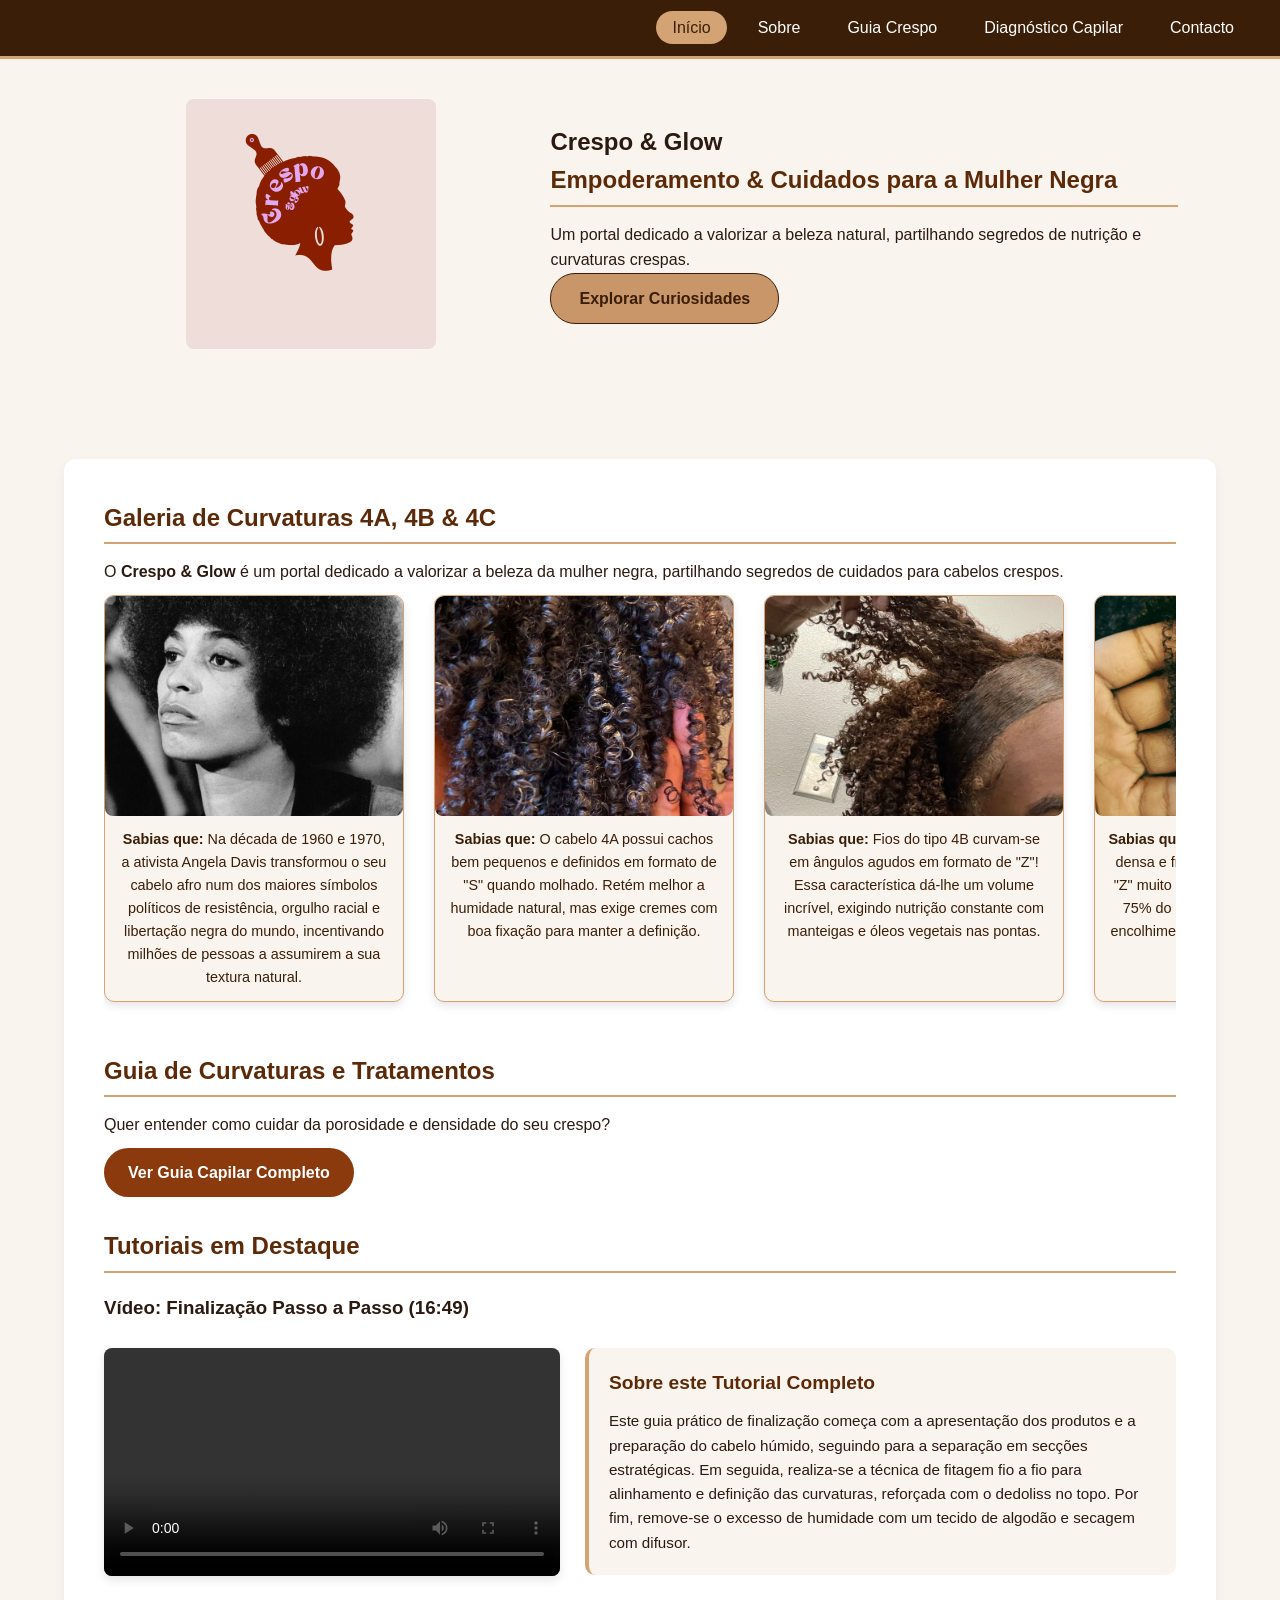
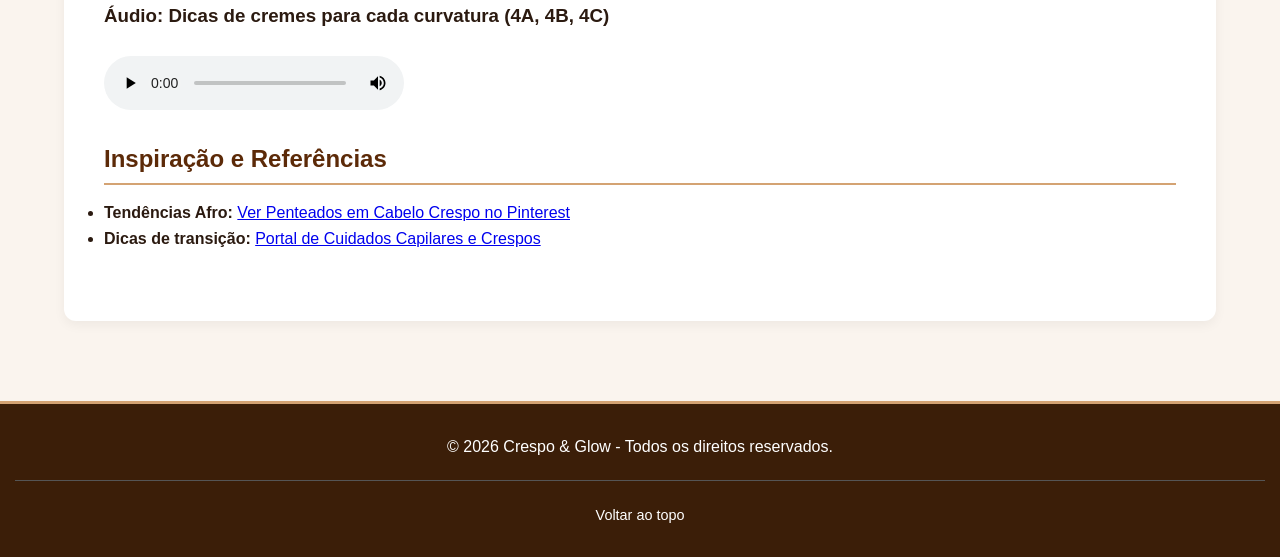
==== index.html @ a6e13885 "first commit" ====
<!DOCTYPE html>
<html lang="pt-BR">
<head>
    <meta charset="UTF-8">
    <meta name="viewport" content="width=device-width, initial-scale=1.0">
    <title>Crespo & Glow - Início</title>
    <link rel="stylesheet" href="Style/afro.css">
   
</head>
<body>
    <header id="topo">
        <nav aria-label="Navegação Principal">
            <ul>
                <li><a href="index.html" class="ativo">Início</a></li>
                <li><a href="sobre_nos.html">Sobre</a></li>
                <li><a href="guia_crespo.html">Guia Crespo</a></li>
                <li><a href="diagnostico-capilar.html">Diagnóstico Capilar</a></li>
                <li><a href="fale_connosco.html">Contacto</a></li>
            </ul>
        </nav>
    </header>
    <section class="hero-container">
        <div class="hero-logo-lado-esquerdo">
            <img src="Imagens/1.png" alt="Logotipo Oficial Crespo e Glow" class="logo-grande">
        </div>

        <div class="hero-info-lado-direito">
            <h1>Crespo & Glow</h1>
            <h2>Empoderamento & Cuidados para a Mulher Negra</h2>
            <p>Um portal dedicado a valorizar a beleza natural, partilhando segredos de nutrição e curvaturas crespas.</p>
            <a href="#carrossel" class="btn-explorar">Explorar Curiosidades</a>
        </div>
    </section>
    <main>
   <section id="carrossel" aria-label="Galeria de Curvaturas e Histórias">
            <h2>Galeria de Curvaturas 4A, 4B & 4C</h2>
            <p>O <strong>Crespo & Glow</strong> é um portal dedicado a valorizar a beleza da mulher negra, partilhando segredos de cuidados para cabelos crespos.</p>
            
            <div class="carrossel-container" role="region" aria-label="Carrossel de Estilos Afro">
                <article class="carrossel-item">
                    <img src="Imagens/Angela Davis.jpeg" alt="Ativista Angela Davis com cabelo afro">
                    <p><strong>Sabias que:</strong> Na década de 1960 e 1970, a ativista Angela Davis transformou o seu cabelo afro num dos maiores símbolos políticos de resistência, orgulho racial e libertação negra do mundo, incentivando milhões de pessoas a assumirem a sua textura natural.</p>
                </article>

                <article class="carrossel-item">
                    <img src="Imagens/Cabelo_4a.jpeg" alt="Cabelo crespo tipo 4A">
                    <p><strong>Sabias que:</strong> O cabelo 4A possui cachos bem pequenos e definidos em formato de "S" quando molhado. Retém melhor a humidade natural, mas exige cremes com boa fixação para manter a definição.</p>
                </article>

                <article class="carrossel-item">
                    <img src="Imagens/Cabelo_4b.jpeg" alt="Cabelo crespo tipo 4B">
                    <p><strong>Sabias que:</strong> Fios do tipo 4B curvam-se em ângulos agudos em formato de "Z"! Essa característica dá-lhe um volume incrível, exigindo nutrição constante com manteigas e óleos vegetais nas pontas.</p>
                </article>

                <article class="carrossel-item">
                    <img src="Imagens/Curl pattern.jpeg" alt="Padrão de cachos tipo 4C"> 
                    <p><strong>Sabias que:</strong> O cabelo 4C é a textura mais densa e frágil, possuindo um padrão em "Z" muito fechado que pode encolher até 75% do seu tamanho real ao secar! O encolhimento é um sinal de elasticidade e saúde do fio.</p>
                </article>
            </div>
        </section>
        <section class="secao-guia">
            <h2>Guia de Curvaturas e Tratamentos</h2>
            <p>Quer entender como cuidar da porosidade e densidade do seu crespo?</p>
            <a href="guia_crespo.html" class="btn-afro">Ver Guia Capilar Completo</a>
        </section>
        <section class="secao-video">
            <h2>Tutoriais em Destaque</h2>
            
            <article class="conteudo-midia">
                <h3>Vídeo: Finalização Passo a Passo (16:49)</h3>
                <div class="video-container">
                    <video controls width="80%" height="auto" style="border-radius: 8px;">
                        <source src="videos/videoplayback.mp4" type="video/mp4">
                        O teu navegador não suporta a reprodução de vídeo.
                    </video>
                </div>
                <div class="descricao-video">
                    <h3>Sobre este Tutorial Completo</h3>
                    <p class="descricao-tutorial">
                        Este guia prático de finalização começa com a apresentação dos produtos e a preparação do cabelo húmido, seguindo para a separação em secções estratégicas. Em seguida, realiza-se a técnica de fitagem fio a fio para alinhamento e definição das curvaturas, reforçada com o dedoliss no topo. Por fim, remove-se o excesso de humidade com um tecido de algodão e secagem com difusor.
                    </p>
                </div>
            </article>

            <article class="conteudo-midia" style="margin-top: 25px;">
                <h3>Áudio: Dicas de cremes para cada curvatura (4A, 4B, 4C)</h3>
                <audio controls>
                    
                    <source src="Audio/audio de finalizacao.ogg" type="audio/mpeg">
                    O teu navegador não suporta o elemento de áudio.
                </audio>
            </article>
        </section>

        <!-- LINKS EXTERNOS SEGUROS -->
        <section class="secao-links">
            <h2>Inspiração e Referências</h2>
            <ul>
                <li>
                    <strong>Tendências Afro:</strong>
                    <a href="https://br.pinterest.com/search/pins/?q=penteados%20cabelo%20crespo" target="_blank" rel="noopener noreferrer">Ver Penteados em Cabelo Crespo no Pinterest</a>
                </li>
                <li>
                    <strong>Dicas de transição:</strong> 
                    <a href="https://www.todecacho.com.br" target="_blank" rel="noopener noreferrer">Portal de Cuidados Capilares e Crespos</a>
                </li>
            </ul>
        </section>
    </main>

    <!-- RODAPÉ ORGANIZADO COM A ÁREA ACADÉMICA -->
    <footer style="text-align: center; padding: 30px 15px; margin-top: 40px; background-color: #3b1e08; color: #fff;">
        <p>&copy; 2026 Crespo & Glow - Todos os direitos reservados.</p>
        
        <div class="rodape-projeto" style="margin-top: 20px; border-top: 1px solid #555; padding-top: 15px; font-size: 0.9em; color: #ddd;">
        
            <p style="margin: 8px 0;">
            
            <p><a href="#topo" style="color: #fff; text-decoration: none;">Voltar ao topo </a></p>
        </div>
    </footer>

</body>
</html>
---- Style/afro.css ----
/* ==========================================================================
   1. RESET E TIPOGRAFIA GERAL
   ========================================================================== */
* {
    margin: 0;
    padding: 0;
    box-sizing: border-box;
    font-family: 'Segoe UI', Tahoma, Geneva, Verdana, sans-serif;
}

html {
    scroll-behavior: smooth;
}

body {
    background-color: #faf4ee;
    color: #2b1a10;
    line-height: 1.6;

    /* --- REGRA PARA FIXAR O RODAPÉ SEMPRE NA BASE DO ECRÃ --- */
    display: flex;
    flex-direction: column;
    min-height: 100vh; /* Ocupa 100% da altura visível da janela */
}

/* ==========================================================================
   4. ESTRUTURA E CONTEÚDO PRINCIPAL (MAIN & TÍTULOS)
   ========================================================================== */
main {
    max-width: 1300px;
    width: 90%;
    margin: 40px auto;
    padding: 40px;
    background: #ffffff;
    border-radius: 12px;
    box-shadow: 0 4px 12px rgba(0,0,0,0.05);

    /* --- EXPANDE O CONTEÚDO PRINCIPAL PARA EMPURRAR O FOOTER --- */
    flex: 1; 
}

/* ==========================================================================
   2. CABEÇALHO E MENU DE NAVEGAÇÃO SUPERIOR (FIXO NO TOPO)
   --------------------------------------------------------------------------
   Controla a barra superior. O position: sticky faz o menu acompanhar a rolagem.
   ========================================================================== */
header {
    background-color: #3b1e08;
    padding: 15px 30px;
    display: flex;
    justify-content: space-between;
    align-items: center;
    flex-wrap: wrap;
    border-bottom: 3px solid #d4a373;

    /* --- PROPRIEDADES PARA FIXAR O MENU NO TOPO --- */
    position: sticky; /* Faz o elemento colar quando chega ao topo */
    top: 0;           /* Define que vai colar exatamente na margem superior */
    z-index: 1000;    /* Garante que o menu fique por cima das imagens e vídeos */
}

header h1 {
    color: #f3c4fb;
    font-size: 1.5rem;
}

/* Lista de Links do Menu */
nav ul {
    list-style-type: none;
    display: flex;
    gap: 15px;
}

/* Estilo dos Links individuais do Menu */
nav ul li a {
    color: #ffffff;
    text-decoration: none;
    padding: 8px 16px;
    border-radius: 20px;
    transition: all 0.3s ease;
}

/* Efeito ao passar o rato ou na página ativa */
nav ul li a:hover,
nav ul li a.ativo {
    background-color: #d4a373;
    color: #3b1e08;
}

/* ==========================================================================
   3. SECÇÃO PRINCIPAL (HERO SECTION / BANNER)
   --------------------------------------------------------------------------
   Estilos da área de destaque inicial com o logo e o título.
   ========================================================================== */
.hero-container {
    display: flex;
    align-items: center;
    justify-content: space-between;
    gap: 30px;
    padding: 40px 8%;
}

.hero-logo-lado-esquerdo {
    flex: 1;
    display: flex;
    justify-content: center;
}

.hero-info-lado-direito {
    flex: 1.5;
}

/* Tamanho e proporção do Logotipo no topo */
.logo-grande, 
.hero-logo-lado-esquerdo img {
    max-width: 250px;
    width: 100%;
    height: auto;
    display: block;
    margin: 0 auto;
}

/* Banner de imagem de fundo com texto sobreposto (opcional) */
.hero-banner {
    position: relative;
    width: 100%;
    height: 80vh;
    background-image: url('angela_davis.jpg');
    background-size: cover;
    background-position: center;
    display: flex;
    align-items: center;
    justify-content: flex-start;
}

.hero-overlay {
    background: rgba(59, 30, 8, 0.65);
    padding: 40px;
    margin-left: 50px;
    max-width: 550px;
    border-radius: 12px;
    color: #ffffff;
    border-left: 5px solid #d4a373;
}

.hero-overlay h2 {
    font-size: 2.5rem;
    margin-bottom: 15px;
    line-height: 1.2;
}

.hero-overlay p {
    font-size: 1.1rem;
    margin-bottom: 25px;
}

/* Botões da Hero */
.btn-hero {
    display: inline-block;
    background-color: #d4a373;
    color: #3b1e08;
    padding: 12px 28px;
    border-radius: 30px;
    text-decoration: none;
    font-weight: bold;
    transition: background 0.3s ease;
}

.btn-hero:hover {
    background-color: #f3c4fb;
}

.btn-explorar {
    display: inline-block;
    padding: 12px 28px;
    background-color: #c89668;
    color: #3b1e08;
    text-decoration: none;
    border-radius: 25px;
    border: 1px solid #3b1e08;
    font-weight: bold;
    cursor: pointer;
    transition: background-color 0.3s ease;
}

.btn-explorar:hover {
    background-color: #a87548;
    color: #ffffff;
}

/* ==========================================================================
   4. ESTRUTURA E CONTEÚDO PRINCIPAL (MAIN & TÍTULOS)
   --------------------------------------------------------------------------
   Caixa branca centralizada onde fica o conteúdo das páginas.
   ========================================================================== */
main {
    max-width: 1300px;
    width: 90%;
    margin: 40px auto;
    padding: 40px;
    background: #ffffff;
    border-radius: 12px;
    box-shadow: 0 4px 12px rgba(0,0,0,0.05);
}

section {
    margin-bottom: 30px;
}

/* Estilo padrão para os títulos das secções */
h2 {
    color: #5c2a08;
    border-bottom: 2px solid #d4a373;
    padding-bottom: 5px;
    margin-bottom: 15px;
}

/* Botão principal estilizado (usado nos links do site) */
.btn-afro {
    display: inline-block;
    background-color: #8b3a0e;
    color: white;
    padding: 12px 24px;
    text-decoration: none;
    border-radius: 25px;
    font-weight: bold;
    margin-top: 10px;
    transition: background 0.3s;
}

.btn-afro:hover {
    background-color: #5c2a08;
}

/* ==========================================================================
   5. CARROSSEL DE IMAGENS (GALERIA 4A, 4B, 4C)
   --------------------------------------------------------------------------
   Controlo da barra de rolagem horizontal e cartões de fotos.
   ========================================================================== */
.carrossel-container {
    display: flex;
    gap: 30px;
    overflow-x: auto;
    padding: 10px 5px 20px 5px;
    scroll-snap-type: x mandatory;
    scroll-behavior: smooth;
}

/* Personalização da barra de rolagem horizontal */
.carrossel-container::-webkit-scrollbar {
    height: 8px;
}

.carrossel-container::-webkit-scrollbar-thumb {
    background: #d4a373;
    border-radius: 10px;
}

/* Cartão individual do carrossel */
.carrossel-item {
    flex: 0 0 300px;
    scroll-snap-align: start;
    background-color: #faf4ee;
    border: 1px solid #d4a373;
    border-radius: 10px;
    overflow: hidden;
    box-shadow: 0 4px 8px rgba(0,0,0,0.1);
    transition: transform 0.3s ease;
}

.carrossel-item:hover {
    transform: translateY(-5px);
}

/* Foto dentro do carrossel */
.carrossel-item img {
    width: 100%;
    height: 220px;
    object-fit: cover;
    display: block;
}

.carrossel-item p {
    padding: 12px;
    font-size: 0.9rem;
    text-align: center;
    color: #3b1e08;
}

/* ==========================================================================
   6. MÍDIAS: VÍDEO COMPACTO E DESCRIÇÃO LADO A LADO
   --------------------------------------------------------------------------
   Controla o tamanho reduzido do vídeo e o alinhamento do texto à direita.
   ========================================================================== */
.conteudo-midia {
    display: flex;
    flex-wrap: wrap;        /* Permite que em telemóveis o texto vá para baixo do vídeo */
    align-items: center;
    gap: 25px;
    margin-top: 20px;
}

/* Garante que o título do tutorial fique no topo */
.conteudo-midia > h3 {
    width: 100%;
}

/* LADO ESQUERDO: Dimensões e tamanho do Vídeo */
.video-container {
    flex: 1;
    min-width: 280px;
    max-width: 480px;      /* ALTERA AQUI: Ajusta o tamanho máximo do leitor de vídeo */
}

.video-container video {
    width: 100% !important;
    height: auto !important;
    display: block;
    border-radius: 8px;
    box-shadow: 0 4px 10px rgba(0,0,0,0.1);
}

/* LADO DIREITO: Caixa de texto descritivo do tutorial */
.descricao-video {
    flex: 1.2;
    min-width: 280px;
    background-color: #faf4ee;
    padding: 20px;
    border-radius: 10px;
    border-left: 4px solid #d4a373;
}

.descricao-video h3 {
    color: #5c2a08;
    margin-bottom: 10px;
    font-size: 1.2rem;
}

.descricao-tutorial {
    color: #2b1a10;
    font-size: 0.95rem;
    line-height: 1.6;
}

img, iframe {
    max-width: 100%;
    border-radius: 8px;
}

/* ==========================================================================
   7. TABELAS (GUIA CRESPO)
   --------------------------------------------------------------------------
   Estilização da tabela de curvaturas e tratamentos.
   ========================================================================== */
table {
    width: 100%;
    border-collapse: collapse;
    margin-top: 15px;
}

table, th, td {
    border: 1px solid #e2d4e0;
}

th, td {
    padding: 12px;
    text-align: left;
}

th {
    background-color: #f8eaf4;
    color: #5c2a08;
}

/* ==========================================================================
   8. FORMULÁRIO E DIAGNÓSTICO CAPILAR
   --------------------------------------------------------------------------
   Campos de texto, botões, checkboxes e caixa de resultados.
   ========================================================================== */
.form-container {
    background-color: #ffffff;
    padding: 35px;
    border-radius: 12px;
    box-shadow: 0 4px 15px rgba(0,0,0,0.08);
    margin-top: 30px;
    border-top: 5px solid #3b1e08;
}

.campo-grupo {
    margin-bottom: 20px;
    display: flex;
    flex-direction: column;
}

.campo-grupo label {
    font-weight: bold;
    color: #3b1e08;
    margin-bottom: 8px;
}

.campo-grupo input[type="text"],
.campo-grupo input[type="email"],
.campo-grupo select {
    padding: 12px;
    border: 1px solid #d4a373;
    border-radius: 8px;
    font-size: 1rem;
    outline-color: #8b3a0e;
}

.campo-duplo {
    display: flex;
    gap: 20px;
}

.campo-duplo .campo-grupo {
    flex: 1;
}

/* Grelha para as seleções de opções (Checkboxes) */
.grid-checkboxes {
    display: grid;
    grid-template-columns: repeat(auto-fit, minmax(200px, 1fr));
    gap: 12px;
    background-color: #faf4ee;
    padding: 15px;
    border-radius: 8px;
}

.grid-checkboxes label {
    font-weight: normal;
    cursor: pointer;
    display: flex;
    align-items: center;
    gap: 8px;
}

/* Botões do Formulário */
.botoes-form {
    display: flex;
    gap: 15px;
    margin-top: 25px;
}

.btn-limpar {
    background-color: #e2e2e2;
    color: #333;
    border: none;
    padding: 12px 24px;
    border-radius: 25px;
    font-weight: bold;
    cursor: pointer;
}

.btn-limpar:hover {
    background-color: #ccc;
}

.mensagem-erro {
    color: #d9534f;
    font-weight: bold;
    margin-bottom: 15px;
}

/* Caixa onde aparece a solução gerada pelo Diagnóstico */
.resultado-container {
    margin-top: 30px;
    padding: 25px;
    background-color: #faf4ee;
    border-left: 6px solid #d4a373;
    border-radius: 8px;
}

.card-solucao {
    background: #ffffff;
    padding: 15px;
    margin-top: 12px;
    border-radius: 6px;
    border: 1px solid #d4a373;
}

.card-solucao h4 {
    color: #8b3a0e;
    margin-bottom: 5px;
}


/* ==========================================================================
   9. RODAPÉ (FOOTER E ÁREA ACADÉMICA)
   --------------------------------------------------------------------------
   Mesmas cores do Header: Fundo #3b1e08, Borda #d4a373 e Links #f3c4fb.
   ========================================================================== */
footer {
    text-align: center;
    padding: 30px 15px;
    background-color: #3b1e08; /* Tom castanho escuro do Header */
    color: #ffffff;            /* Texto branco para leitura clara */
    margin-top: 40px;
    border-top: 3px solid #d4a373; /* Borda dourada igual à do Header */
}

/* Caixa com a linha superior (Área Académica) */
.rodape-projeto {
    margin-top: 20px;
    border-top: 1px solid #d4a373; /* Divisória em tom dourado */
    padding-top: 15px;
    font-size: 0.9em;
    color: #ffffff;
}

/* Links do PDF e GitHub (Rosa do título do Header) */
.rodape-projeto a {
    color: #f3c4fb;
    text-decoration: underline;
}

.rodape-projeto a:hover {
    color: #d4a373; /* Efeito hover igual ao menu */
}

/* Link de "Voltar ao topo" */
footer a[href="#topo"] {
    color: #ffffff;
    text-decoration: none;
}

footer a[href="#topo"]:hover {
    color: #f3c4fb;
}
header nav {
    display: flex;
    justify-content: flex-end; /* Empurra os itens para a direita */
    align-items: center;
    width: 100%;
}
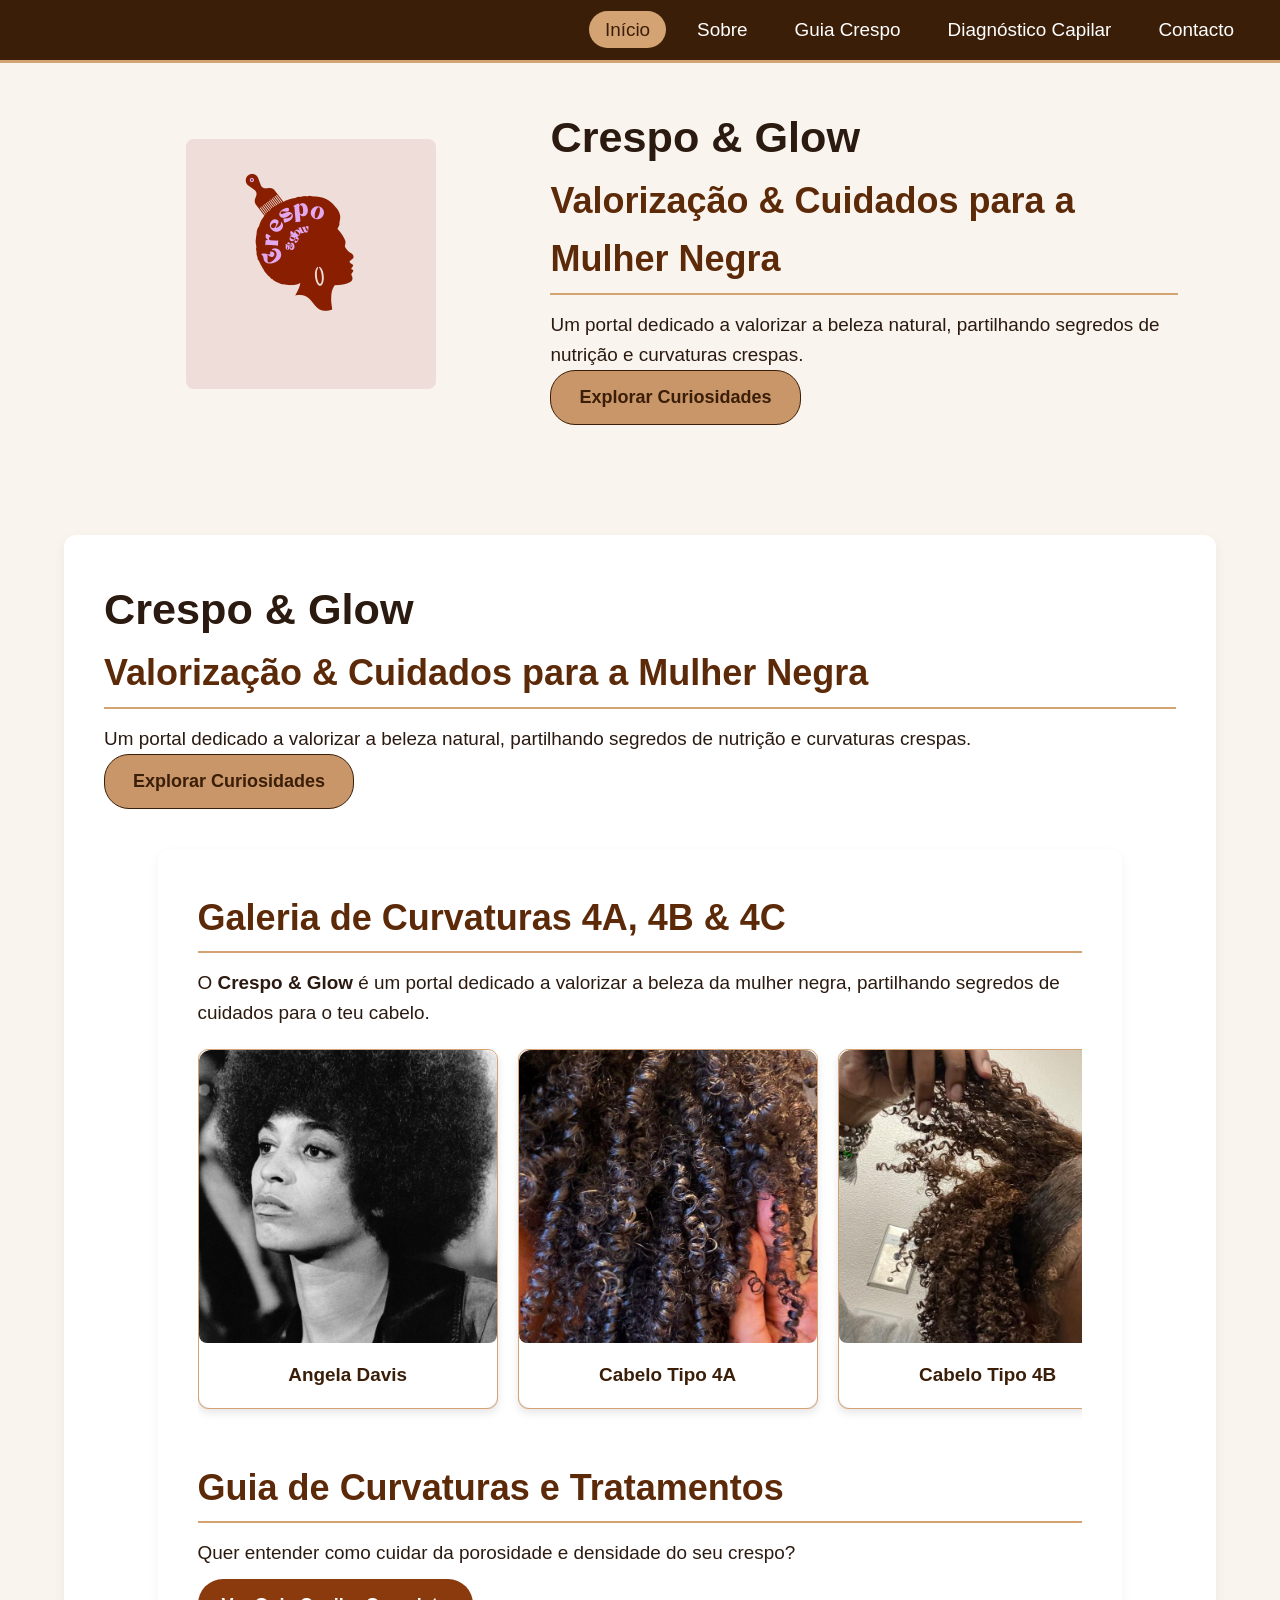
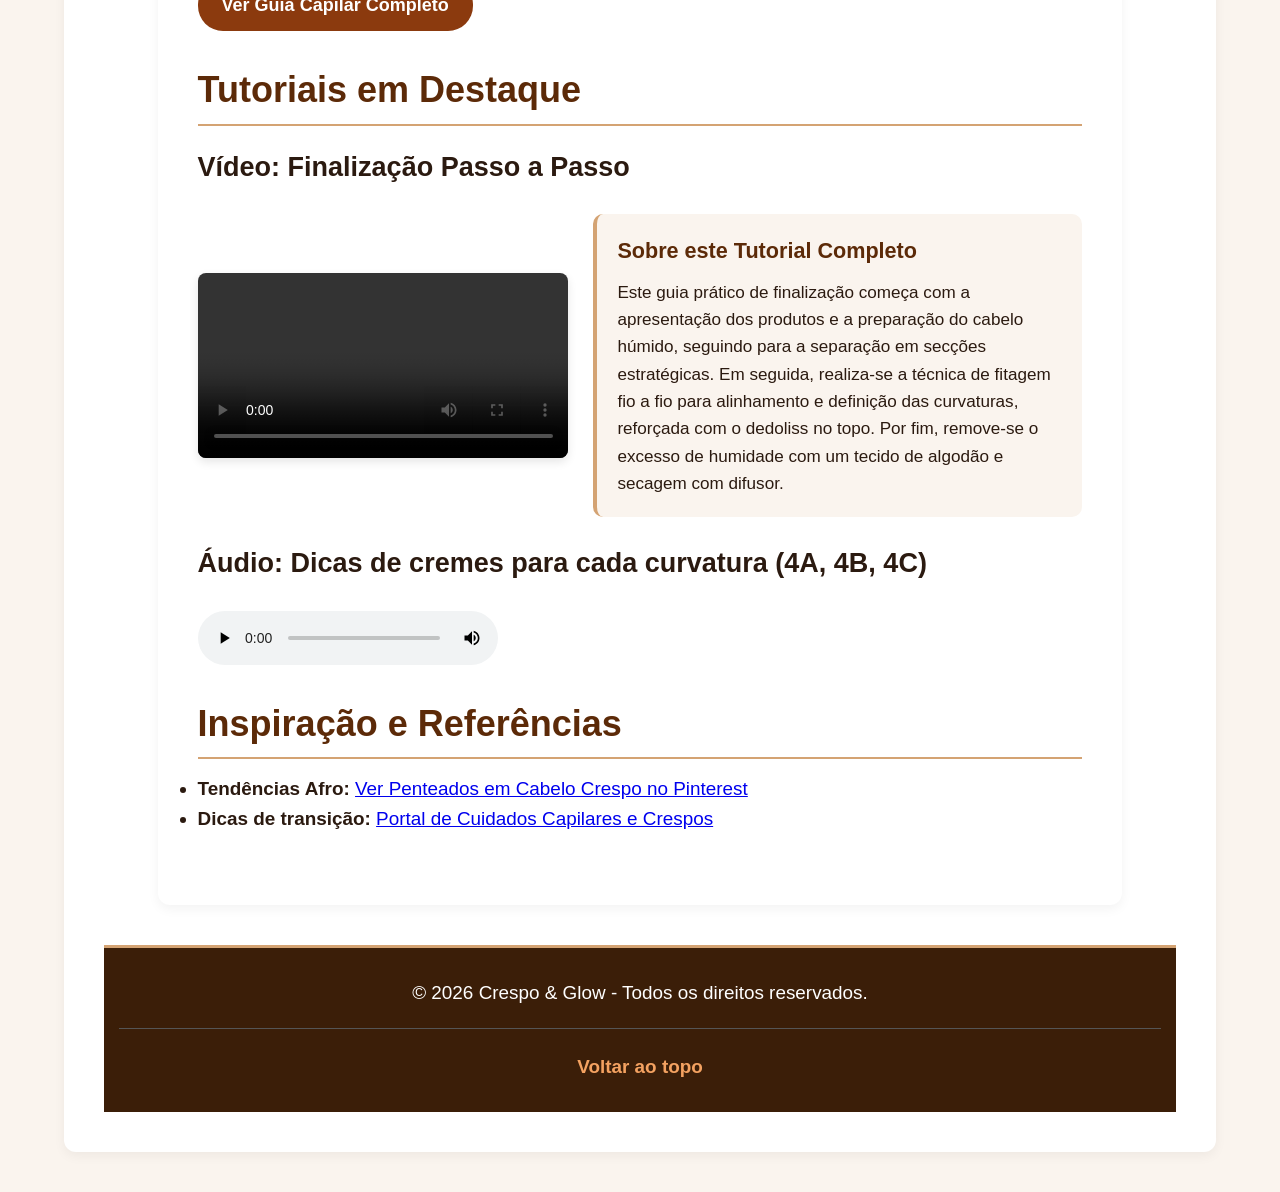
==== commit 39d3a347: "Ajustes para telemovel" ====
--- a/index.html
+++ b/index.html
@@ -26,38 +26,87 @@
 
         <div class="hero-info-lado-direito">
             <h1>Crespo & Glow</h1>
-            <h2>Empoderamento & Cuidados para a Mulher Negra</h2>
+            <h2>Valorização & Cuidados para a Mulher Negra</h2>
             <p>Um portal dedicado a valorizar a beleza natural, partilhando segredos de nutrição e curvaturas crespas.</p>
             <a href="#carrossel" class="btn-explorar">Explorar Curiosidades</a>
         </div>
     </section>
     <main>
-   <section id="carrossel" aria-label="Galeria de Curvaturas e Histórias">
-            <h2>Galeria de Curvaturas 4A, 4B & 4C</h2>
-            <p>O <strong>Crespo & Glow</strong> é um portal dedicado a valorizar a beleza da mulher negra, partilhando segredos de cuidados para cabelos crespos.</p>
-            
-            <div class="carrossel-container" role="region" aria-label="Carrossel de Estilos Afro">
-                <article class="carrossel-item">
-                    <img src="Imagens/Angela Davis.jpeg" alt="Ativista Angela Davis com cabelo afro">
-                    <p><strong>Sabias que:</strong> Na década de 1960 e 1970, a ativista Angela Davis transformou o seu cabelo afro num dos maiores símbolos políticos de resistência, orgulho racial e libertação negra do mundo, incentivando milhões de pessoas a assumirem a sua textura natural.</p>
-                </article>
+   <div class="hero-info-lado-direito">
+  <h1>Crespo & Glow</h1>
+  <!-- CORREÇÃO: "Empoderamento" substituído por "Valorização" -->
+  <h2>Valorização & Cuidados para a Mulher Negra</h2>
+  <p>Um portal dedicado a valorizar a beleza natural, partilhando segredos de nutrição e curvaturas crespas.</p>
+  <a href="#carrossel" class="btn-explorar">Explorar Curiosidades</a>
+</div>
+</section>
 
-                <article class="carrossel-item">
-                    <img src="Imagens/Cabelo_4a.jpeg" alt="Cabelo crespo tipo 4A">
-                    <p><strong>Sabias que:</strong> O cabelo 4A possui cachos bem pequenos e definidos em formato de "S" quando molhado. Retém melhor a humidade natural, mas exige cremes com boa fixação para manter a definição.</p>
-                </article>
+<main>
+<section id="carrossel" aria-label="Galeria de Curvaturas e Histórias">
+  <h2>Galeria de Curvaturas 4A, 4B & 4C</h2>
+  <p>O <strong>Crespo & Glow</strong> é um portal dedicado a valorizar a beleza da mulher negra, partilhando segredos de cuidados para o teu cabelo.</p>
 
-                <article class="carrossel-item">
-                    <img src="Imagens/Cabelo_4b.jpeg" alt="Cabelo crespo tipo 4B">
-                    <p><strong>Sabias que:</strong> Fios do tipo 4B curvam-se em ângulos agudos em formato de "Z"! Essa característica dá-lhe um volume incrível, exigindo nutrição constante com manteigas e óleos vegetais nas pontas.</p>
-                </article>
+  <!-- GALERIA COM CARTÕES INTERATIVOS (HOVER 3D) -->
+  <div class="carrossel-container" role="region" aria-label="Carrossel de Estilos Afro">
+    
+    <!-- ITEM 1: Angela Davis -->
+    <article class="carrossel-item card-flip">
+      <div class="card-inner">
+        <div class="card-front">
+          <img src="Imagens/Angela Davis.jpeg" alt="Ativista Angela Davis com cabelo afro">
+          <div class="card-front-title">Angela Davis</div>
+        </div>
+        <div class="card-back">
+          <h3>Sabias que?</h3>
+          <p>Na década de 1960 e 1970, a ativista Angela Davis transformou o seu cabelo afro num dos maiores símbolos de identidade e resistência.</p>
+        </div>
+      </div>
+    </article>
 
-                <article class="carrossel-item">
-                    <img src="Imagens/Curl pattern.jpeg" alt="Padrão de cachos tipo 4C"> 
-                    <p><strong>Sabias que:</strong> O cabelo 4C é a textura mais densa e frágil, possuindo um padrão em "Z" muito fechado que pode encolher até 75% do seu tamanho real ao secar! O encolhimento é um sinal de elasticidade e saúde do fio.</p>
-                </article>
-            </div>
-        </section>
+    <!-- ITEM 2: Cabelo 4A -->
+    <article class="carrossel-item card-flip">
+      <div class="card-inner">
+        <div class="card-front">
+          <img src="Imagens/Cabelo_4a.jpeg" alt="Cabelo crespo tipo 4A">
+          <div class="card-front-title">Cabelo Tipo 4A</div>
+        </div>
+        <div class="card-back">
+          <h3>Sabias que?</h3>
+          <p>O cabelo 4A possui cachos bem pequenos e definidos em formato de "S" quando molhado, retendo bastante humidade.</p>
+        </div>
+      </div>
+    </article>
+
+    <!-- ITEM 3: Cabelo 4B -->
+    <article class="carrossel-item card-flip">
+      <div class="card-inner">
+        <div class="card-front">
+          <img src="Imagens/Cabelo_4b.jpeg" alt="Cabelo crespo tipo 4B">
+          <div class="card-front-title">Cabelo Tipo 4B</div>
+        </div>
+        <div class="card-back">
+          <h3>Sabias que?</h3>
+          <p>Fios do tipo 4B curvam-se em ângulos agudos em formato de "Z"! Essa característica dá-lhe volume e um aspeto denso.</p>
+        </div>
+      </div>
+    </article>
+
+    <!-- ITEM 4: Cabelo 4C -->
+    <article class="carrossel-item card-flip">
+      <div class="card-inner">
+        <div class="card-front">
+          <img src="Imagens/Curl pattern.jpeg" alt="Padrão de cachos tipo 4C">
+          <div class="card-front-title">Cabelo Tipo 4C</div>
+        </div>
+        <div class="card-back">
+          <h3>Sabias que?</h3>
+          <p>O cabelo 4C é a textura mais densa e frágil, possuindo um padrão em "Z" muito fechado que exige hidratação constante.</p>
+        </div>
+      </div>
+    </article>
+
+  </div>
+</section>
         <section class="secao-guia">
             <h2>Guia de Curvaturas e Tratamentos</h2>
             <p>Quer entender como cuidar da porosidade e densidade do seu crespo?</p>
@@ -67,7 +116,7 @@
             <h2>Tutoriais em Destaque</h2>
             
             <article class="conteudo-midia">
-                <h3>Vídeo: Finalização Passo a Passo (16:49)</h3>
+                <h3>Vídeo: Finalização Passo a Passo</h3>
                 <div class="video-container">
                     <video controls width="80%" height="auto" style="border-radius: 8px;">
                         <source src="videos/videoplayback.mp4" type="video/mp4">
--- a/Style/afro.css
+++ b/Style/afro.css
@@ -532,4 +532,502 @@
     justify-content: flex-end; /* Empurra os itens para a direita */
     align-items: center;
     width: 100%;
+}
+/* ===================================================
+   RESPONSIVIDADE (Ajustes para Telemóvel)
+   =================================================== */
+
+@media (max-width: 768px) {
+    /* 1. Reorganização do Cabeçalho e Menu */
+    header {
+        flex-direction: column;
+        text-align: center;
+        padding: 10px;
+    }
+
+    nav ul {
+        flex-direction: column;
+        gap: 8px;
+        padding: 0;
+        width: 100%;
+    }
+
+    nav ul li a {
+        display: block;
+        padding: 10px;
+        width: 100%;
+    }
+
+    /* 2. Contentor Principal Ajustável */
+    .container, main {
+        width: 92% !important;
+        margin: 10px auto !important;
+        padding: 15px !important;
+    }
+
+    /* 3. Imagens, Vídeos e Áudio Flexíveis */
+    img, video, audio {
+        max-width: 100% !important;
+        height: auto !important;
+    }
+
+    /* 4. Galeria em Coluna Única */
+    .galeria, .grid {
+        display: flex !important;
+        flex-direction: column !important;
+        gap: 15px !important;
+    }
+
+    /* 5. Tabela de Curvaturas com Rolagem Lateral */
+    table {
+        display: block;
+        overflow-x: auto;
+        white-space: nowrap;
+        width: 100%;
+    }
+
+    /* 6. Formulário de Diagnóstico Capilar */
+    form {
+        width: 100% !important;
+    }
+
+    .checkbox-group, fieldset {
+        display: flex;
+        flex-direction: column;
+        gap: 8px;
+    }
+}
+/* Estilização do link de Download do PDF no rodapé */
+footer a[href$=".pdf"],
+footer a {
+    color: #f4a261 !important; /* Laranja/dourado bem visível sobre o fundo escuro */
+    font-weight: bold;
+    text-decoration: underline;
+    transition: color 0.3s ease;
+}
+
+/* Efeito ao passar o rato (Hover) */
+footer a[href$=".pdf"]:hover,
+footer a:hover {
+    color: #ffffff !important; /* Fica branco brilhante ao passar o rato */
+}
+/* Tamanho aumentado dos inputs e combo boxes */
+.form-grupo input[type="text"],
+.form-grupo input[type="email"],
+.form-grupo-inline select {
+  width: 100%;
+  padding: 10px 12px; /* Caixa mais alta e confortável */
+  font-size: 15px;
+  border: 1px solid #ccc;
+  border-radius: 4px;
+  box-sizing: border-box;
+}
+
+/* Ajuste dos seletores lado a lado */
+.form-grupo-inline {
+  display: flex;
+  gap: 20px;
+  margin-bottom: 15px;
+}
+
+.form-grupo-inline > div {
+  flex: 1;
+}
+
+/* Grelha perfeitamente alinhada para as checkboxes */
+.grid-checkboxes {
+  display: grid;
+  grid-template-columns: repeat(3, 1fr); /* 3 colunas iguais */
+  gap: 12px 15px;
+  margin-top: 10px;
+}
+
+.grid-checkboxes label {
+  display: flex;
+  align-items: center;
+  gap: 8px;
+  font-size: 14px;
+  cursor: pointer;
+}
+
+/* Aumentar o tamanho do quadradinho da checkbox */
+.grid-checkboxes input[type="checkbox"] {
+  width: 16px;
+  height: 16px;
+  cursor: pointer;
+}
+
+/* Responsividade para telemóveis */
+@media (max-width: 768px) {
+  .form-grupo-inline {
+    flex-direction: column;
+  }
+  .grid-checkboxes {
+    grid-template-columns: repeat(1, 1fr); /* 1 coluna no telemóvel */
+  }
+}
+/* Container do Formulário */
+.form-container {
+  max-width: 900px;
+  margin: 30px auto;
+  padding: 30px;
+  background: #ffffff;
+  border-radius: 12px;
+  box-shadow: 0 4px 20px rgba(0, 0, 0, 0.08);
+}
+
+.form-header h2 {
+  color: #3b1e08;
+  font-size: 26px;
+  margin-bottom: 8px;
+}
+
+.form-secao {
+  margin-bottom: 25px;
+  padding-bottom: 20px;
+  border-bottom: 1px solid #f0e6df;
+}
+
+.secao-titulo {
+  font-size: 18px;
+  color: #d4a373;
+  margin-bottom: 15px;
+}
+
+/* Grids de Inputs */
+.grid-campos-2 {
+  display: grid;
+  grid-template-columns: 1fr 1fr;
+  gap: 20px;
+}
+
+.form-grupo {
+  display: flex;
+  flex-direction: column;
+  gap: 6px;
+}
+
+.form-grupo label {
+  font-weight: bold;
+  font-size: 14px;
+  color: #4a4a4a;
+}
+
+.form-grupo input,
+.form-grupo select {
+  padding: 12px;
+  font-size: 15px;
+  border: 1.5px solid #ccc;
+  border-radius: 8px;
+  transition: all 0.3s ease;
+}
+
+.form-grupo input:focus,
+.form-grupo select:focus {
+  border-color: #d4a373;
+  outline: none;
+  box-shadow: 0 0 0 3px rgba(212, 163, 115, 0.2);
+}
+
+/* Cards Interativos para as Checkboxes */
+.grid-checkboxes-cards {
+  display: grid;
+  grid-template-columns: repeat(auto-fill, minmax(250px, 1fr));
+  gap: 15px;
+  margin-top: 15px;
+}
+
+.checkbox-card {
+  display: flex;
+  align-items: flex-start;
+  gap: 12px;
+  padding: 14px;
+  background: #faf7f5;
+  border: 2px solid #e8dfd8;
+  border-radius: 10px;
+  cursor: pointer;
+  transition: all 0.2s ease;
+}
+
+.checkbox-card:hover {
+  border-color: #d4a373;
+  background: #fdfaf7;
+}
+
+/* Estilo do Card quando selecionado */
+.checkbox-card:has(input:checked) {
+  border-color: #d4a373;
+  background: #fff8f0;
+  box-shadow: 0 2px 8px rgba(212, 163, 115, 0.25);
+}
+
+.checkbox-card input[type="checkbox"] {
+  width: 18px;
+  height: 18px;
+  margin-top: 2px;
+  accent-color: #d4a373;
+}
+
+.card-content {
+  display: flex;
+  flex-direction: column;
+}
+
+.card-content strong {
+  font-size: 14px;
+  color: #3b1e08;
+}
+
+.card-content small {
+  font-size: 12px;
+  color: #777;
+  margin-top: 2px;
+}
+
+/* Aviso de validação */
+.aviso-checkbox {
+  background: #ffe6e6;
+  color: #cc0000;
+  padding: 10px;
+  border-radius: 6px;
+  font-size: 14px;
+  margin-bottom: 10px;
+}
+
+/* Botões */
+.botoes-form {
+  display: flex;
+  gap: 15px;
+  margin-top: 20px;
+}
+
+.btn-submit {
+  flex: 2;
+  padding: 14px;
+  background: #3b1e08;
+  color: #fff;
+  border: none;
+  border-radius: 8px;
+  font-size: 16px;
+  font-weight: bold;
+  cursor: pointer;
+  transition: background 0.3s;
+}
+
+.btn-submit:hover {
+  background: #5a2e0c;
+}
+
+.btn-reset {
+  flex: 1;
+  padding: 14px;
+  background: #e0e0e0;
+  color: #333;
+  border: none;
+  border-radius: 8px;
+  font-size: 16px;
+  cursor: pointer;
+}
+
+.btn-reset:hover {
+  background: #ccc;
+}
+
+/* Responsividade */
+@media (max-width: 768px) {
+  .grid-campos-2 {
+    grid-template-columns: 1fr;
+  }
+  .grid-checkboxes-cards {
+    grid-template-columns: 1fr;
+  }
+}
+/* 1. Alarga o container branco de fundo */
+.form-container, 
+#diagnostico-capilar {
+  max-width: 1100px !important; /* Aumenta a largura total */
+  width: 92%;                   /* Ocupa 92% da tela em monitores maiores */
+  margin: 30px auto;
+  padding: 40px;
+}
+
+/* 2. Ajusta as colunas dos cards para aproveitarem a nova largura */
+.grid-checkboxes-cards {
+  display: grid;
+  grid-template-columns: repeat(auto-fill, minmax(280px, 1fr)) !important;
+  gap: 18px;
+}
+/* Aumento global do tamanho de fonte e espaçamento */
+html {
+  font-size: 18px; /* Aumenta o tamanho base (o padrão dos navegadores é 16px) */
+}
+
+body {
+  font-size: 1rem;
+  line-height: 1.6;
+}
+
+/* Ajustes nos Títulos */
+h1 { font-size: 2.4rem; }
+h2 { font-size: 2rem; }
+h3 { font-size: 1.5rem; }
+p, li, label, input, select {
+  font-size: 1.05rem; /* Leitura mais clara e visível */
+}
+/* Aumento global de fonte */
+html {
+  font-size: 18px;
+}
+
+.carrossel-container {
+  display: flex;
+  gap: 20px;
+  overflow-x: auto;
+  padding: 20px 10px;
+}
+
+/* Estrutura do Card com rotação 3D */
+.card-flip {
+  min-width: 280px;
+  height: 350px;
+  perspective: 1000px;
+  background: transparent;
+}
+
+.card-inner {
+  position: relative;
+  width: 100%;
+  height: 100%;
+  text-align: center;
+  transition: transform 0.6s;
+  transform-style: preserve-3d;
+  border-radius: 12px;
+  box-shadow: 0 4px 12px rgba(0, 0, 0, 0.15);
+}
+
+/* Roda o cartão ao passar o rato (hover) */
+.card-flip:hover .card-inner {
+  transform: rotateY(180deg);
+}
+
+.card-front, .card-back {
+  position: absolute;
+  width: 100%;
+  height: 100%;
+  -webkit-backface-visibility: hidden;
+  backface-visibility: hidden;
+  border-radius: 12px;
+  overflow: hidden;
+}
+
+/* Frente do Cartão (Imagem + Nome) */
+.card-front {
+  background-color: #fff;
+}
+
+.card-front img {
+  width: 100%;
+  height: 82%;
+  object-fit: cover;
+}
+
+.card-front-title {
+  height: 18%;
+  display: flex;
+  align-items: center;
+  justify-content: center;
+  font-weight: bold;
+  color: #3b1e08;
+  font-size: 1.05rem;
+}
+
+/* Verso do Cartão (Aparece ao passar o rato) */
+.card-back {
+  background-color: #3b1e08;
+  color: #ffffff;
+  transform: rotateY(180deg);
+  display: flex;
+  flex-direction: column;
+  justify-content: center;
+  padding: 20px;
+  box-sizing: border-box;
+}
+
+.card-back h3 {
+  color: #d4a373;
+  margin-bottom: 12px;
+  font-size: 1.2rem;
+}
+
+.card-back p {
+  font-size: 1rem;
+  line-height: 1.5;
+}
+/* 1. Garante que o container do card e o verso fiquem configurados corretamente */
+.card-flip {
+  min-width: 280px;
+  height: 360px;
+  perspective: 1000px;
+  background: transparent;
+}
+
+.card-inner {
+  position: relative;
+  width: 100%;
+  height: 100%;
+  text-align: center;
+  transition: transform 0.6s ease;
+  transform-style: preserve-3d;
+  border-radius: 12px;
+}
+
+.card-flip:hover .card-inner {
+  transform: rotateY(180deg);
+}
+
+/* 2. PROPRIEDADE CHAVE: Esconde o lado que fica de costas */
+.card-front, .card-back {
+  position: absolute;
+  top: 0;
+  left: 0;
+  width: 100%;
+  height: 100%;
+  -webkit-backface-visibility: hidden; /* Obrigatorio para Safari e Chrome */
+  backface-visibility: hidden;        /* Impede que a frente tape o texto do verso */
+  border-radius: 12px;
+  overflow: hidden;
+  box-shadow: 0 4px 10px rgba(0,0,0,0.15);
+}
+
+/* Lado da Frente */
+.card-front {
+  background-color: #ffffff;
+  z-index: 2;
+  transform: rotateY(0deg);
+}
+
+/* Lado do Verso (Onde fica a curiosidade) */
+.card-back {
+  background-color: #3b1e08;
+  color: #ffffff;
+  transform: rotateY(180deg); /* Vira o texto para a posicao correta */
+  display: flex;
+  flex-direction: column;
+  justify-content: center;
+  align-items: center;
+  padding: 20px;
+  box-sizing: border-box;
+}
+
+.card-back h3 {
+  color: #d4a373;
+  margin-bottom: 12px;
+  font-size: 1.2rem;
+}
+
+.card-back p {
+  color: #fdfbf7;
+  font-size: 0.95rem;
+  line-height: 1.5;
+  margin: 0;
 }
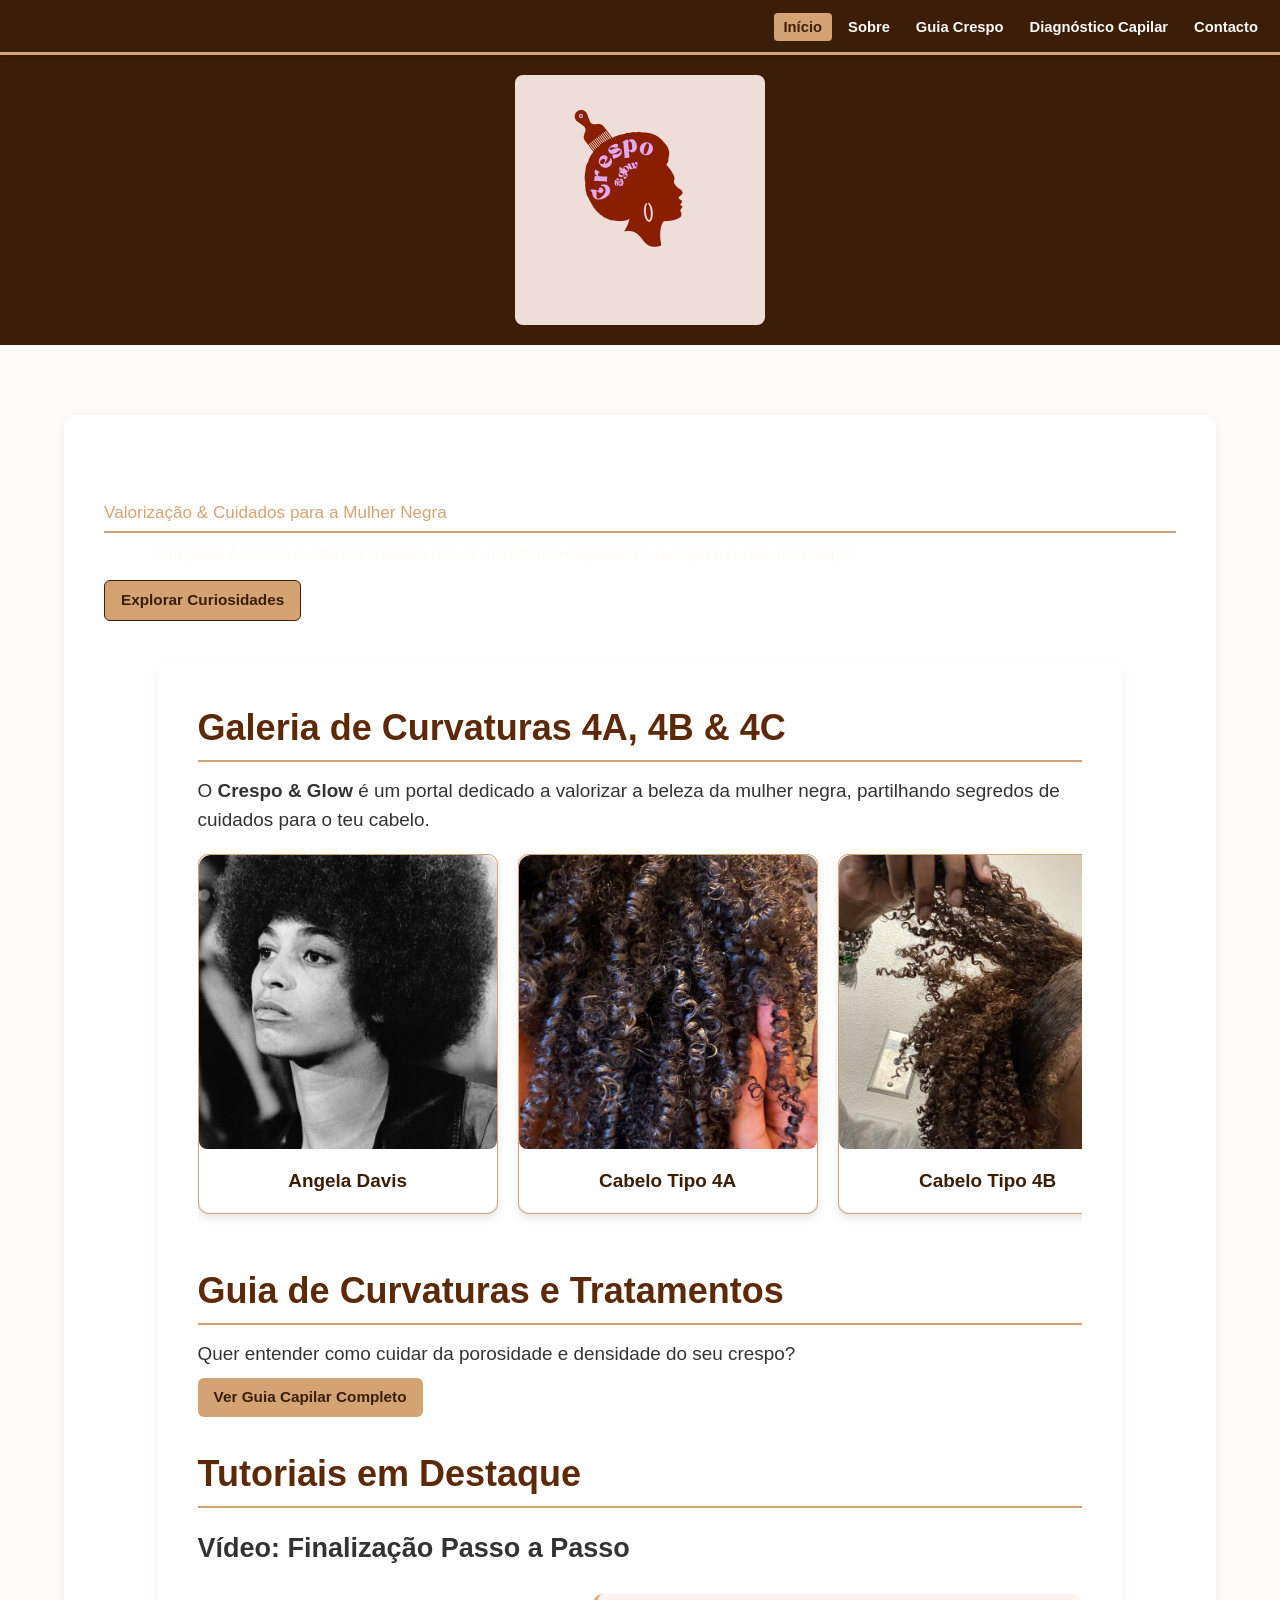
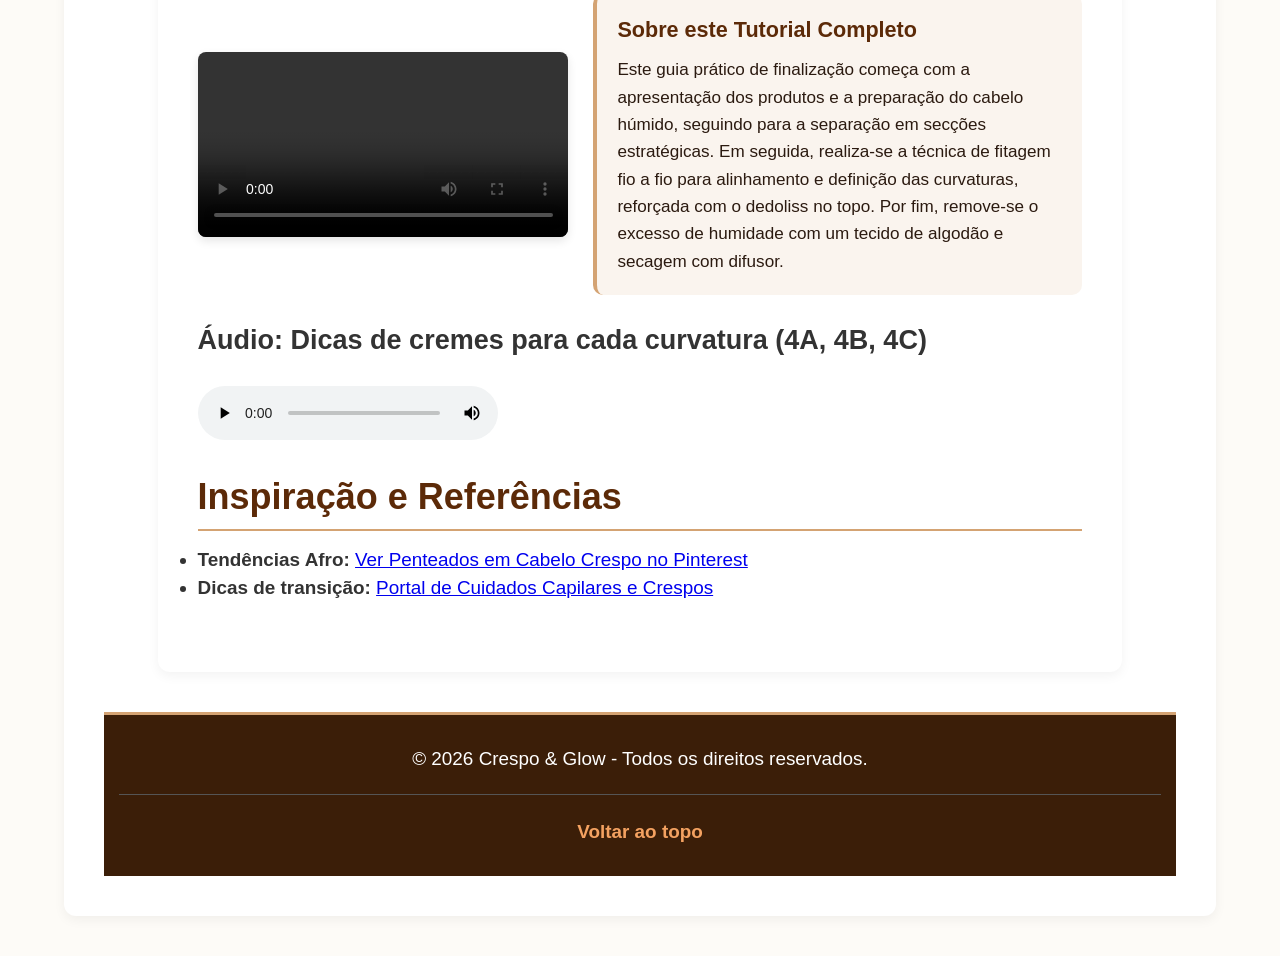
==== commit ef73417b: "AJUSTAR" ====
--- a/index.html
+++ b/index.html
@@ -24,12 +24,7 @@
             <img src="Imagens/1.png" alt="Logotipo Oficial Crespo e Glow" class="logo-grande">
         </div>
 
-        <div class="hero-info-lado-direito">
-            <h1>Crespo & Glow</h1>
-            <h2>Valorização & Cuidados para a Mulher Negra</h2>
-            <p>Um portal dedicado a valorizar a beleza natural, partilhando segredos de nutrição e curvaturas crespas.</p>
-            <a href="#carrossel" class="btn-explorar">Explorar Curiosidades</a>
-        </div>
+        
     </section>
     <main>
    <div class="hero-info-lado-direito">
--- a/Style/afro.css
+++ b/Style/afro.css
@@ -1030,4 +1030,137 @@
   font-size: 0.95rem;
   line-height: 1.5;
   margin: 0;
+}
+/* ===================================================
+   ESTILOS GERAIS E BASE
+   =================================================== */
+* {
+  box-sizing: border-box;
+  margin: 0;
+  padding: 0;
+}
+
+body {
+  font-family: 'Segoe UI', Tahoma, Geneva, Verdana, sans-serif;
+  background-color: #fdfbf7;
+  color: #333333;
+  line-height: 1.5;
+}
+
+/* ===================================================
+   CABEÇALHO COMPACTO (ESTILO OTHOLA TFDS)
+   =================================================== */
+header#topo {
+  background-color: #3b1e08; /* Castanho Escuro */
+  position: sticky;
+  top: 0;
+  z-index: 1000;
+  padding: 8px 12px;
+  box-shadow: 0 2px 5px rgba(0,0,0,0.2);
+}
+
+header#topo h1 {
+  display: none; /* Esconde título duplicado no cabeçalho */
+}
+
+nav ul {
+  display: flex;
+  justify-content: center;
+  align-items: center;
+  flex-wrap: nowrap; /* Impede a quebra em várias linhas */
+  gap: 6px;
+  list-style: none;
+  overflow-x: auto; /* Permite deslizar horizontalmente se o ecrã for muito pequeno */
+  white-space: nowrap;
+  padding: 4px 0;
+}
+
+nav ul li a {
+  color: #fdfbf7;
+  text-decoration: none;
+  font-size: 0.82rem;
+  font-weight: 600;
+  padding: 6px 10px;
+  border-radius: 4px;
+  transition: background-color 0.3s ease;
+}
+
+nav ul li a.ativo,
+nav ul li a:hover {
+  background-color: #d4a373; /* Dourado Avelã */
+  color: #3b1e08;
+}
+
+/* ===================================================
+   SECÇÃO HERO (TOPO PRINCIPAL)
+   =================================================== */
+.hero-container {
+  display: flex;
+  flex-direction: column;
+  align-items: center;
+  text-align: center;
+  padding: 20px 15px;
+  background-color: #3b1e08;
+  color: #ffffff;
+}
+
+.logo-grande {
+  width: 75px;
+  height: 75px;
+  object-fit: contain;
+  border-radius: 8px;
+  margin-bottom: 10px;
+}
+
+.hero-info-lado-direito h1 {
+  font-size: 1.5rem;
+  color: #ffffff;
+  margin-bottom: 4px;
+}
+
+.hero-info-lado-direito h2 {
+  font-size: 0.95rem;
+  color: #d4a373;
+  font-weight: 500;
+  margin-bottom: 10px;
+}
+
+.hero-info-lado-direito p {
+  font-size: 0.85rem;
+  color: #fdfbf7;
+  max-width: 90%;
+  margin: 0 auto 15px auto;
+}
+
+.btn-explorar, .btn-afro {
+  display: inline-block;
+  background-color: #d4a373;
+  color: #3b1e08;
+  padding: 8px 16px;
+  border-radius: 6px;
+  text-decoration: none;
+  font-weight: bold;
+  font-size: 0.85rem;
+}
+
+/* ===================================================
+   AJUSTES RESPONSIVOS PARA ECRÃS PEQUENOS
+   =================================================== */
+@media (max-width: 480px) {
+  nav ul li a {
+    font-size: 0.78rem;
+    padding: 5px 8px;
+  }
+
+  .hero-container {
+    padding: 15px 10px;
+  }
+
+  .hero-info-lado-direito h1 {
+    font-size: 1.35rem;
+  }
+
+  .hero-info-lado-direito h2 {
+    font-size: 0.88rem;
+  }
 }
